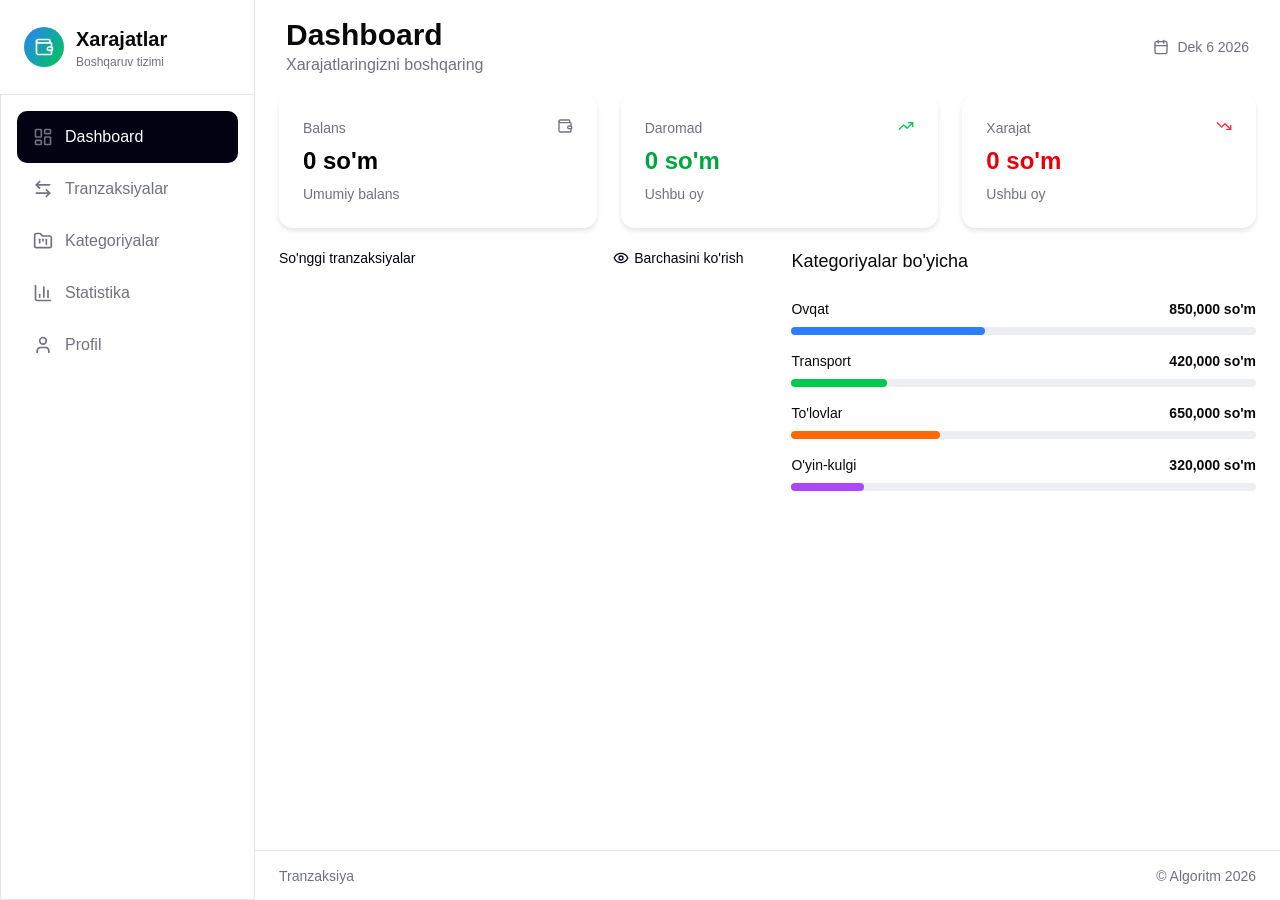
==== dashboard.html @ dc73eede "tranzaction projects" ====
<!doctype html>
<html lang="en">
  <head>
    <meta charset="UTF-8" />
    <meta name="viewport" content="width=device-width, initial-scale=1.0" />
    <title>Document</title>
    <link rel="stylesheet" href="./css/global.css" />
    <link rel="stylesheet" href="./css/dashboard.css" />
  </head>
  <body>
    <header class="box first">
      <div class="logo">
        <img src="./assets/icons/logo.svg" alt="" />
      </div>
      <div class="logo__title">
        <h2>Xarajatlar</h2>
        <p>Boshqaruv tizimi</p>
      </div>
    </header>

    <nav class="box one">
      <ul>
        <li>
          <a href="#" class="active">
            <img src="./assets/icons/dashboard.svg" alt="" />
            Dashboard
          </a>
        </li>
        <li>
          <a href="./tranzaksiya.html">
            <img src="./assets/icons/tranzaksiyalar.svg" alt="" />
            Tranzaksiyalar
          </a>
        </li>
        <li>
          <a href="#">
            <img src="./assets/icons/kategoriya.svg" alt="" />
            Kategoriyalar
          </a>
        </li>
        <li>
          <a href="#">
            <img src="./assets/icons/statistika.svg" alt="" />
            Statistika
          </a>
        </li>
        <li>
          <a href="#">
            <img src="./assets/icons/profile.svg" alt="" />
            Profil
          </a>
        </li>
      </ul>
    </nav>

    <header class="box two">
      <div class="title">
        <h1>Dashboard</h1>
        <p>Xarajatlaringizni boshqaring</p>
      </div>

      <div class="date">
        <img src="./assets/icons/date.svg" alt="" />
        <p id="current__date"></p>
      </div>
    </header>

    <main class="box seven">
      <div class="shadow">
        <div class="balans">
          <span>Balans</span>
          <strong id="balans__sum">0 so'm</strong>
          <span>Umumiy balans</span>
        </div>

        <img src="./assets/icons/balans.svg" alt="" />
      </div>
    </main>

    <main class="box eight">
      <div class="shadow">
        <div class="daromad">
          <span>Daromad</span>
          <strong id="daromad__sum">0 so'm</strong>
          <span>Ushbu oy</span>
        </div>

        <img src="./assets/icons/daromad.svg" alt="" />
      </div>
    </main>

    <main class="box ten">
      <div class="shadow">
        <div class="xarajat">
          <span>Xarajat</span>
          <strong id="xarajat__sum">0 so'm</strong>
          <span>Ushbu oy</span>
        </div>

        <img src="./assets/icons/xarajat.svg" alt="" />
      </div>
    </main>

    <main class="box twelve">
      <div class="item">
        <p>So'nggi tranzaksiyalar</p>
        <p>
          <img src="./assets/icons/all_eye.svg" alt="" />
          <span>Barchasini ko'rish</span>
        </p>
      </div>

      <div class="content"></div>
    </main>

    <main class="box fourteen">
      <p>Kategoriyalar bo'yicha</p>

      <div class="grafik">
        <div class="item">
          <div class="text">
            <span>Ovqat</span>
            <span>850,000 so'm</span>
          </div>
          <div class="parent">
            <div class="child"></div>
          </div>
        </div>

        <div class="item">
          <div class="text">
            <span>Transport</span>
            <span>420,000 so'm</span>
          </div>
          <div class="parent">
            <div class="child"></div>
          </div>
        </div>

        <div class="item">
          <div class="text">
            <span>To'lovlar</span>
            <span>650,000 so'm</span>
          </div>
          <div class="parent">
            <div class="child"></div>
          </div>
        </div>

        <div class="item">
          <div class="text">
            <span>O'yin-kulgi</span>
            <span>320,000 so'm</span>
          </div>
          <div class="parent">
            <div class="child"></div>
          </div>
        </div>
      </div>
    </main>

    <footer class="box seventeen">
      <span>Tranzaksiya</span>
      <span>&copy; Algoritm 2026</span>
    </footer>
    <script src="./js/dashboard.js"></script>
  </body>
</html>
---- css/global.css ----
* {
  margin: 0;
  padding: 0;
  box-sizing: border-box;
}

body {
  font-family: sans-serif;
}
---- css/dashboard.css ----
body {
  height: 100vh;
  display: grid;
  grid-template-columns: 255px 2fr 1fr 1fr 2fr;
  grid-template-rows: 94px 130px 1fr 50px;
}

.one {
  grid-row: 2/5;
  padding: 16px;
  border: 1px solid #0000001a;
}

.two {
  grid-column: 2/6;
  display: flex;
  align-items: center;
  justify-content: space-between;
  padding: 31px;
}

.two .title h1 {
  font-size: 30px;
  font-weight: 600;
  line-height: 36px;
  color: #0a0a0a;
}

.two .title p {
  font-size: 16px;
  line-height: 24px;
  color: #717182;
}

.two .date {
  display: flex;
  align-items: center;
  gap: 8px;
}

.two .date p {
  font-size: 14px;
  color: #717182;
}

.eight {
  grid-column: 3/5;
}

.twelve {
  grid-column: 2/4;
}

.fourteen {
  grid-column: 4/6;
}

.seventeen {
  grid-column: 2/6;
}

.first {
  display: flex;
  align-items: center;
  justify-content: start;
  padding: 0 24px;
  gap: 12px;
  border-right: 1px solid #0000001a;
}

.first .logo {
  width: 40px;
  height: 40px;
  border-radius: 50%;
  background: linear-gradient(125deg, #2b7fff, #00c950);
  display: flex;
  align-items: center;
  justify-content: center;
}

.first .logo img {
  width: 20px;
}

.first .logo__title h2 {
  font-size: 20px;
  color: #0a0a0a;
  font-weight: 600;
  line-height: 30px;
}

.first .logo__title p {
  font-size: 12px;
  color: #717182;
  line-height: 16px;
}

.one ul {
  list-style-type: none;
}

.one ul li {
  width: 100%;
}

.one ul li a {
  display: flex;
  align-items: center;
  justify-content: start;
  gap: 12px;
  padding: 14px 16px;
  border-radius: 10px;
  text-decoration: none;
  color: #717182;
  font-size: 16px;
  line-height: 24px;
}

.one ul li a:hover {
  background-color: rgb(237, 237, 237);
}

.one ul li > .active {
  background-color: #030213;
  color: white;
}

.one ul li > .active:hover {
  background-color: #030213;
}

.seven .shadow {
  padding: 24px;
  display: flex;
  align-items: start;
  justify-content: space-between;
  margin-left: 24px;
  box-shadow: 0 3px 5px #0000001a;
  border-radius: 14px;
}

.seven .balans {
  display: flex;
  flex-direction: column;
  align-items: start;
  gap: 7px;
}

.seven .balans strong {
  font-size: 24px;
  font-weight: 700;
  line-height: 32px;
}

.seven .balans span {
  color: #717182;
  font-size: 14px;
  line-height: 20px;
}

.eight .shadow {
  padding: 24px;
  display: flex;
  align-items: start;
  justify-content: space-between;
  margin-left: 24px;
  box-shadow: 0 3px 5px #0000001a;
  border-radius: 14px;
}

.eight .daromad {
  display: flex;
  flex-direction: column;
  align-items: start;
  gap: 7px;
}

.eight .daromad strong {
  font-size: 24px;
  font-weight: 700;
  line-height: 32px;
  color: #00a63e;
}

.eight .daromad span {
  color: #717182;
  font-size: 14px;
  line-height: 20px;
}

.ten .shadow {
  padding: 24px;
  display: flex;
  align-items: start;
  justify-content: space-between;
  margin: 0 24px;
  box-shadow: 0 3px 5px #0000001a;
  border-radius: 14px;
}

.ten .xarajat {
  display: flex;
  flex-direction: column;
  align-items: start;
  gap: 7px;
}

.ten .xarajat strong {
  font-size: 24px;
  font-weight: 700;
  line-height: 32px;
  color: #e7000b;
}

.ten .xarajat span {
  color: #717182;
  font-size: 14px;
  line-height: 20px;
}

.twelve {
  padding: 24px;
  display: flex;
  flex-direction: column;
  gap: 24px;
}

.twelve > .item {
  display: flex;
  align-items: center;
  justify-content: space-between;
}

.twelve > .item p {
  display: flex;
  align-items: center;
  gap: 5px;
  font-size: 14px;
  color: #030213;
  line-height: 20px;
}

.twelve .content {
  display: flex;
  flex-direction: column;
  gap: 16px;
}

.twelve .content .item {
  display: flex;
  align-items: center;
  justify-content: space-between;
}

.twelve .content .item .left {
  display: flex;
  align-items: center;
  justify-content: center;
  gap: 12px;
}

.twelve .content .item .left .circle {
  width: 40px;
  height: 40px;
  border-radius: 50%;
  display: flex;
  align-items: center;
  justify-content: center;
}



.twelve .content .item .left .title__box {
  display: flex;
  flex-direction: column;
  align-items: start;
  gap: 3px;
}

.twelve .content .item .left .title__box p {
  font-size: 16px;
  line-height: 24px;
  color: #0a0a0a;
}

.twelve .content .item .left .title__box span,
.twelve .content .item .right span {
  font-size: 14px;
  line-height: 20px;
  color: #717182;
}

.twelve .content .item .right {
  display: flex;
  flex-direction: column;
  align-items: end;
  gap: 3px;
}

.twelve .content .item .right p {
  font-size: 16px;
  line-height: 24px;
  font-weight: 600;
}



.fourteen {
  padding: 24px;
  display: flex;
  flex-direction: column;
  gap: 24px;
}

.fourteen > p {
  font-size: 18px;
  line-height: 27px;
  font-weight: 500;
  color: #0a0a0a;
}

.fourteen .grafik .item .text {
  display: flex;
  align-items: center;
  justify-content: space-between;
}

.fourteen .grafik .item .text span {
  font-size: 14px;
  line-height: 20px;
  color: #0a0a0a;
  font-weight: 400;
}

.fourteen .grafik .item .text span:last-child {
  font-weight: 600;
}

.fourteen .grafik .item .parent {
  width: 100%;
  height: 8px;
  background-color: #eceef2;
  border-radius: 5px;
}

.fourteen .grafik .item .parent .child {
  width: 194px;
  height: 8px;
  border-radius: 5px;
  background-color: #2b7fff;
}

.fourteen .grafik .item {
  display: flex;
  flex-direction: column;
  gap: 8px;
}

.fourteen .grafik .item:nth-child(2) .parent .child {
  width: 96px;
  background-color: #00c950;
}

.fourteen .grafik .item:nth-child(3) .parent .child {
  width: 149px;
  background-color: #ff6900;
}

.fourteen .grafik .item:nth-child(4) .parent .child {
  width: 73px;
  background-color: #ad46ff;
}

.fourteen .grafik {
  display: flex;
  flex-direction: column;
  gap: 16px;
}

.seventeen {
  display: flex;
  align-items: center;
  justify-content: space-between;
  font-size: 14px;
  color: #717182;
  padding: 24px;
  border-top: 1px solid #0000001a;
}
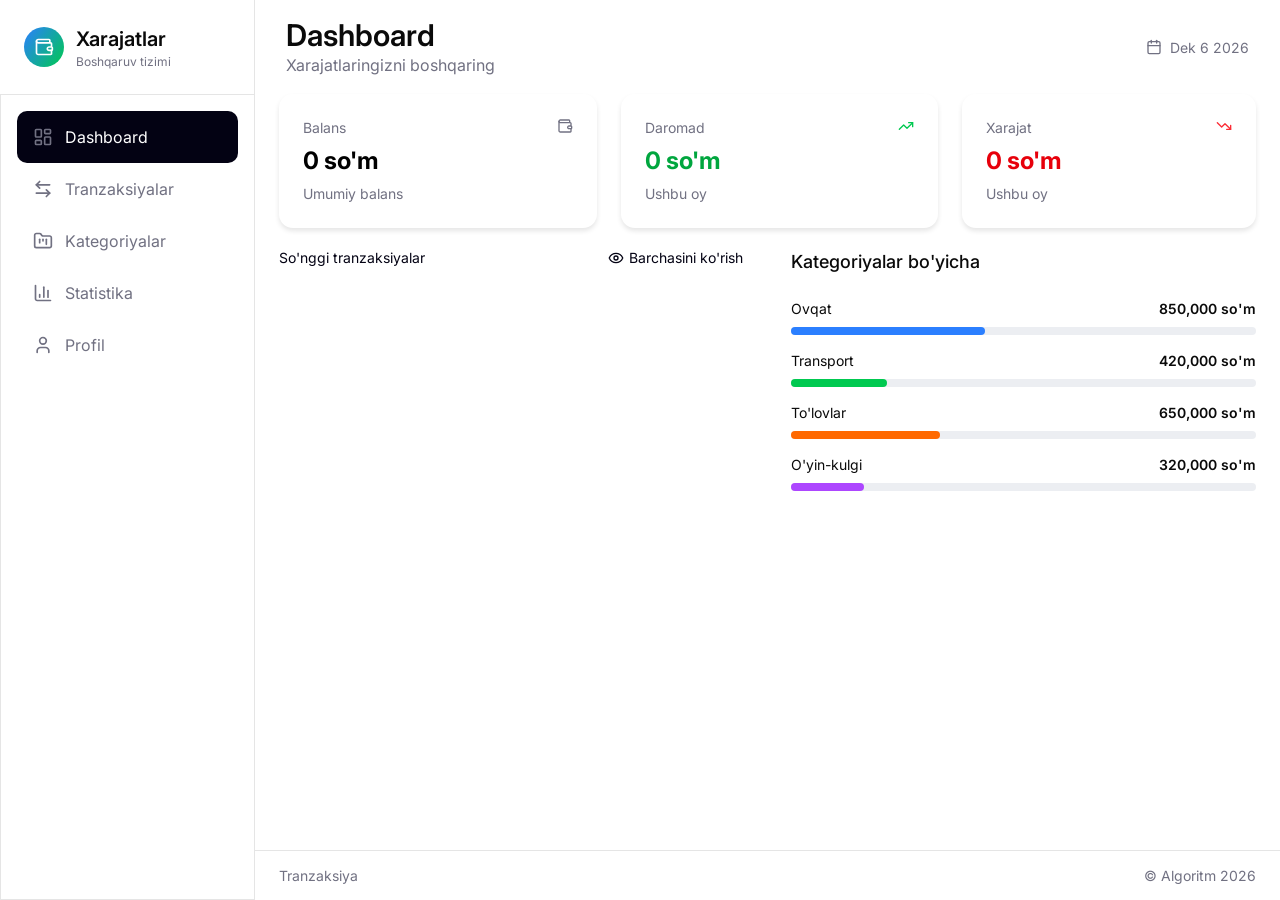
==== commit e0b029c9: "teacher font-familiy added" ====
--- a/dashboard.html
+++ b/dashboard.html
@@ -4,6 +4,7 @@
     <meta charset="UTF-8" />
     <meta name="viewport" content="width=device-width, initial-scale=1.0" />
     <title>Document</title>
+    <link rel="stylesheet" href="./fonts/font.css" />
     <link rel="stylesheet" href="./css/global.css" />
     <link rel="stylesheet" href="./css/dashboard.css" />
   </head>
--- a/fonts/font.css
+++ b/fonts/font.css
@@ -0,0 +1 @@
+@import url("https://fonts.googleapis.com/css2?family=Inter:ital,opsz,wght@0,14..32,100..900;1,14..32,100..900&display=swap");
--- a/css/global.css
+++ b/css/global.css
@@ -5,5 +5,5 @@
 }
 
 body {
-  font-family: sans-serif;
+  font-family: "Inter", sans-serif;
 }
